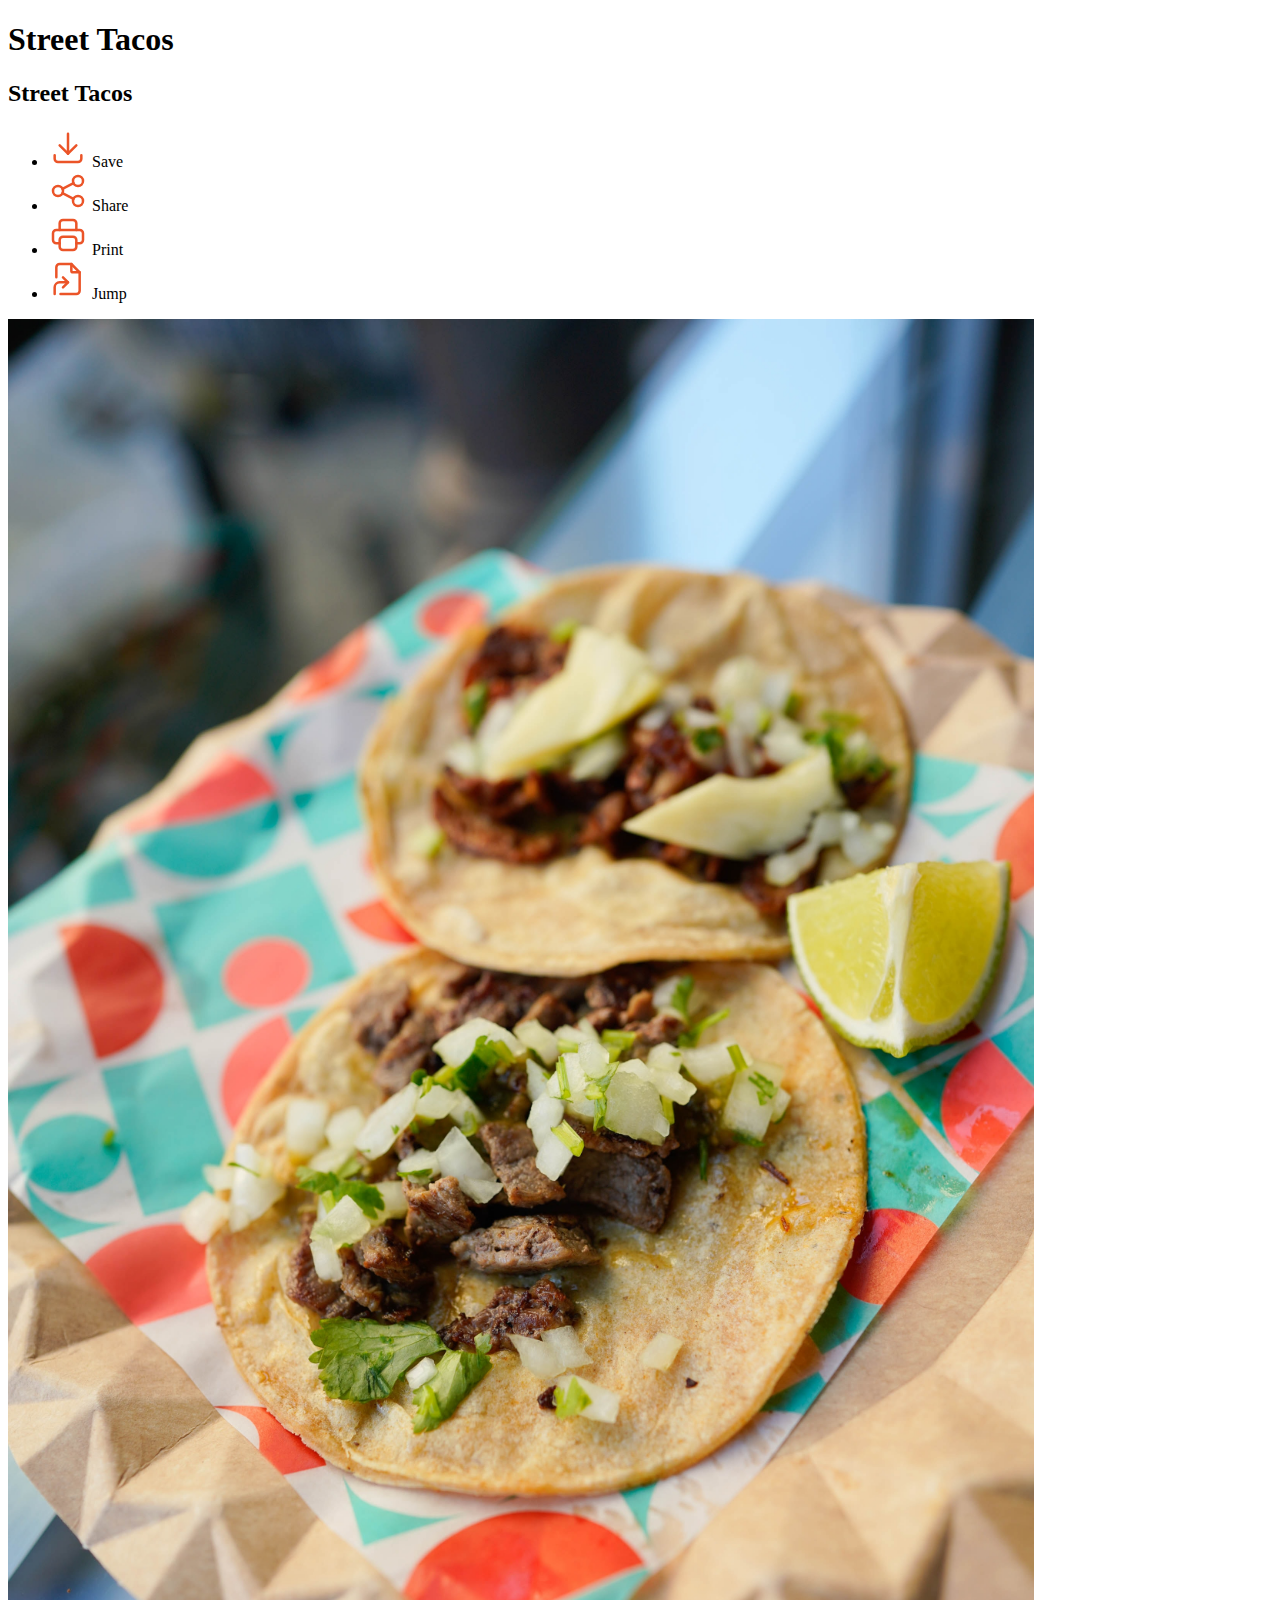
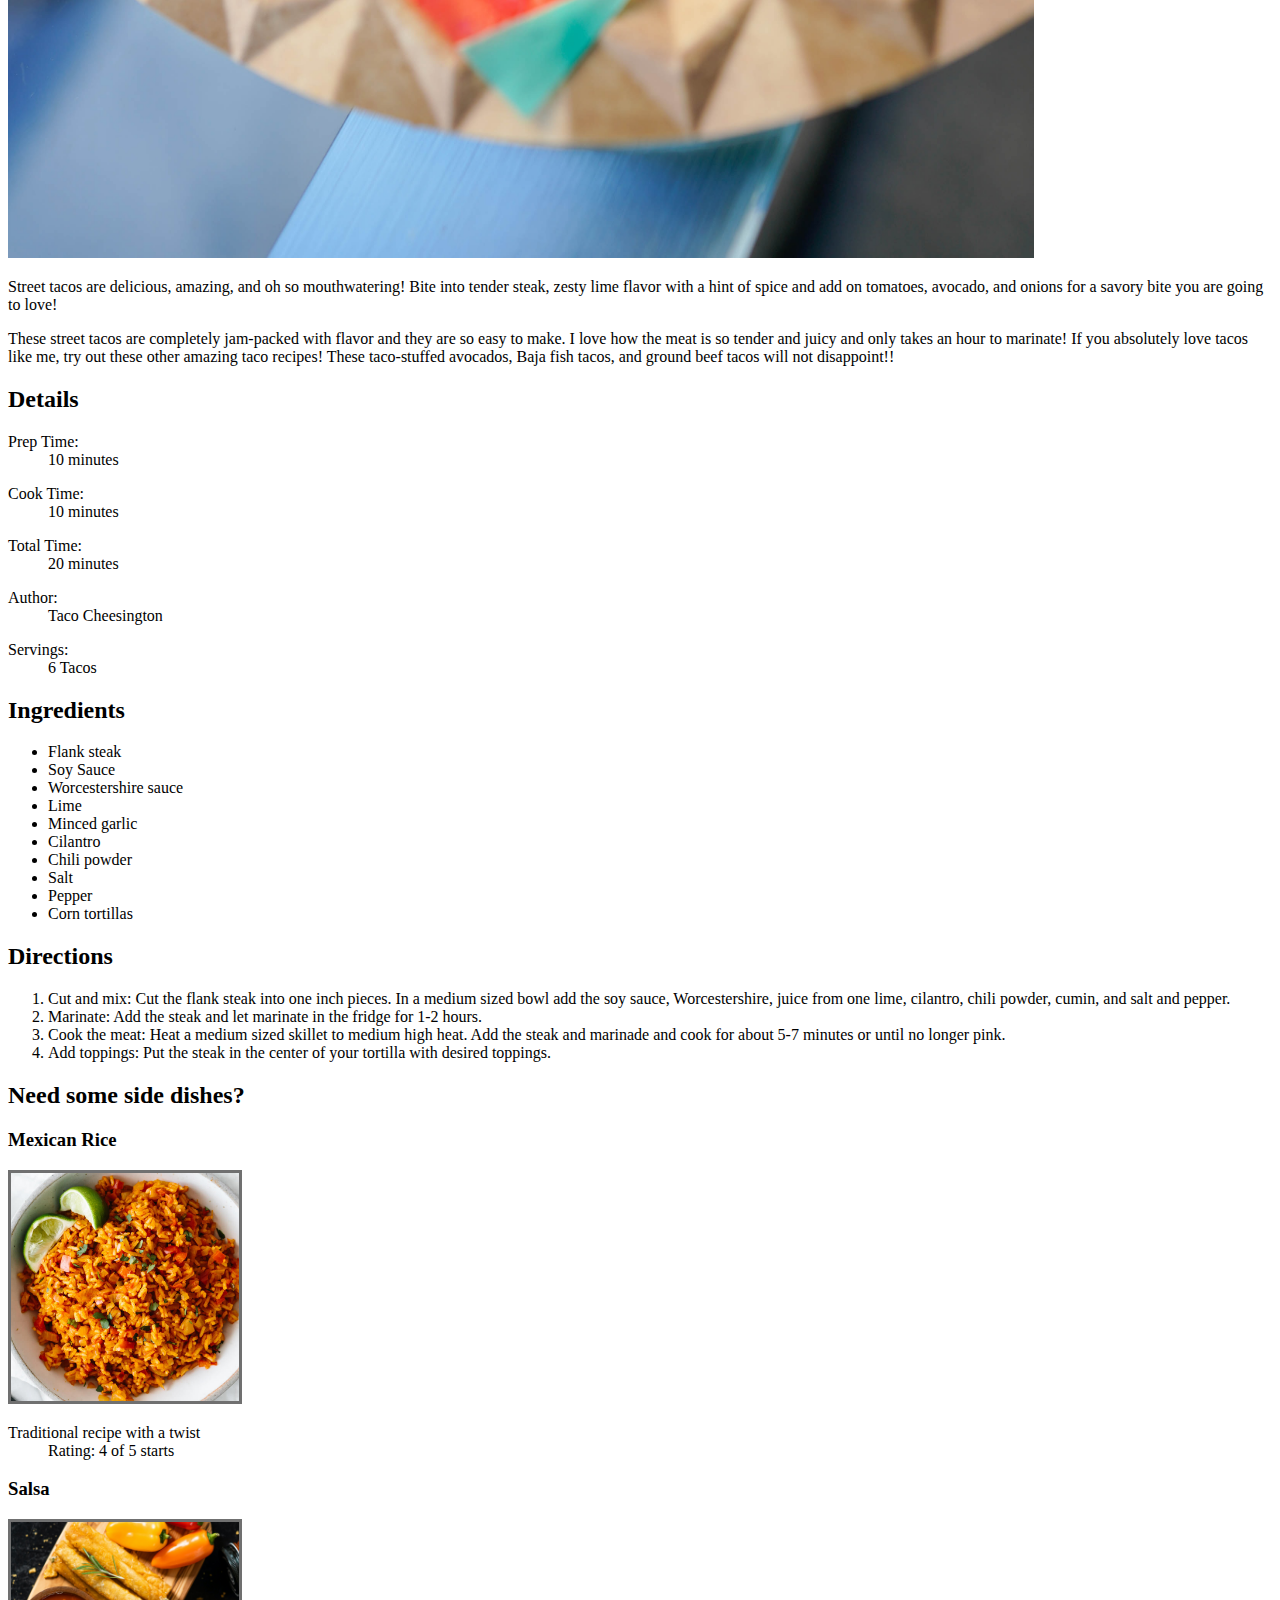
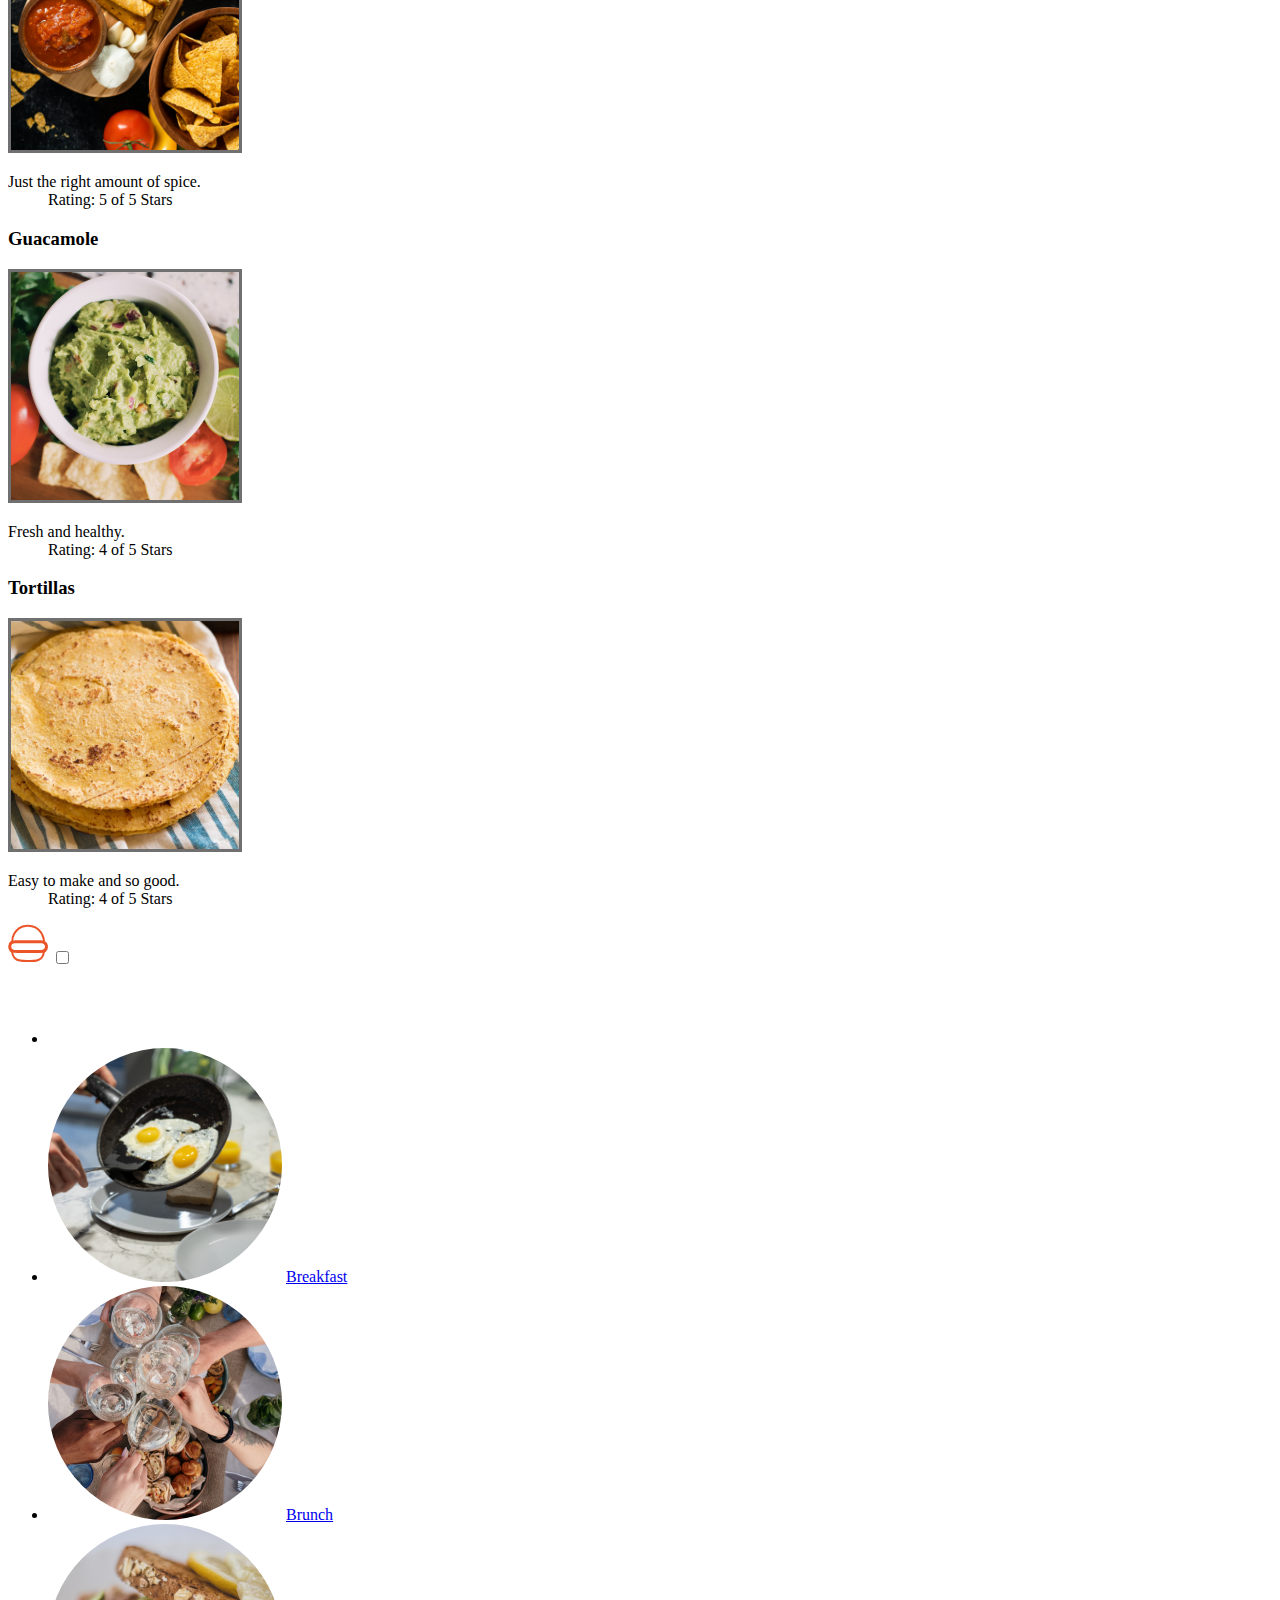
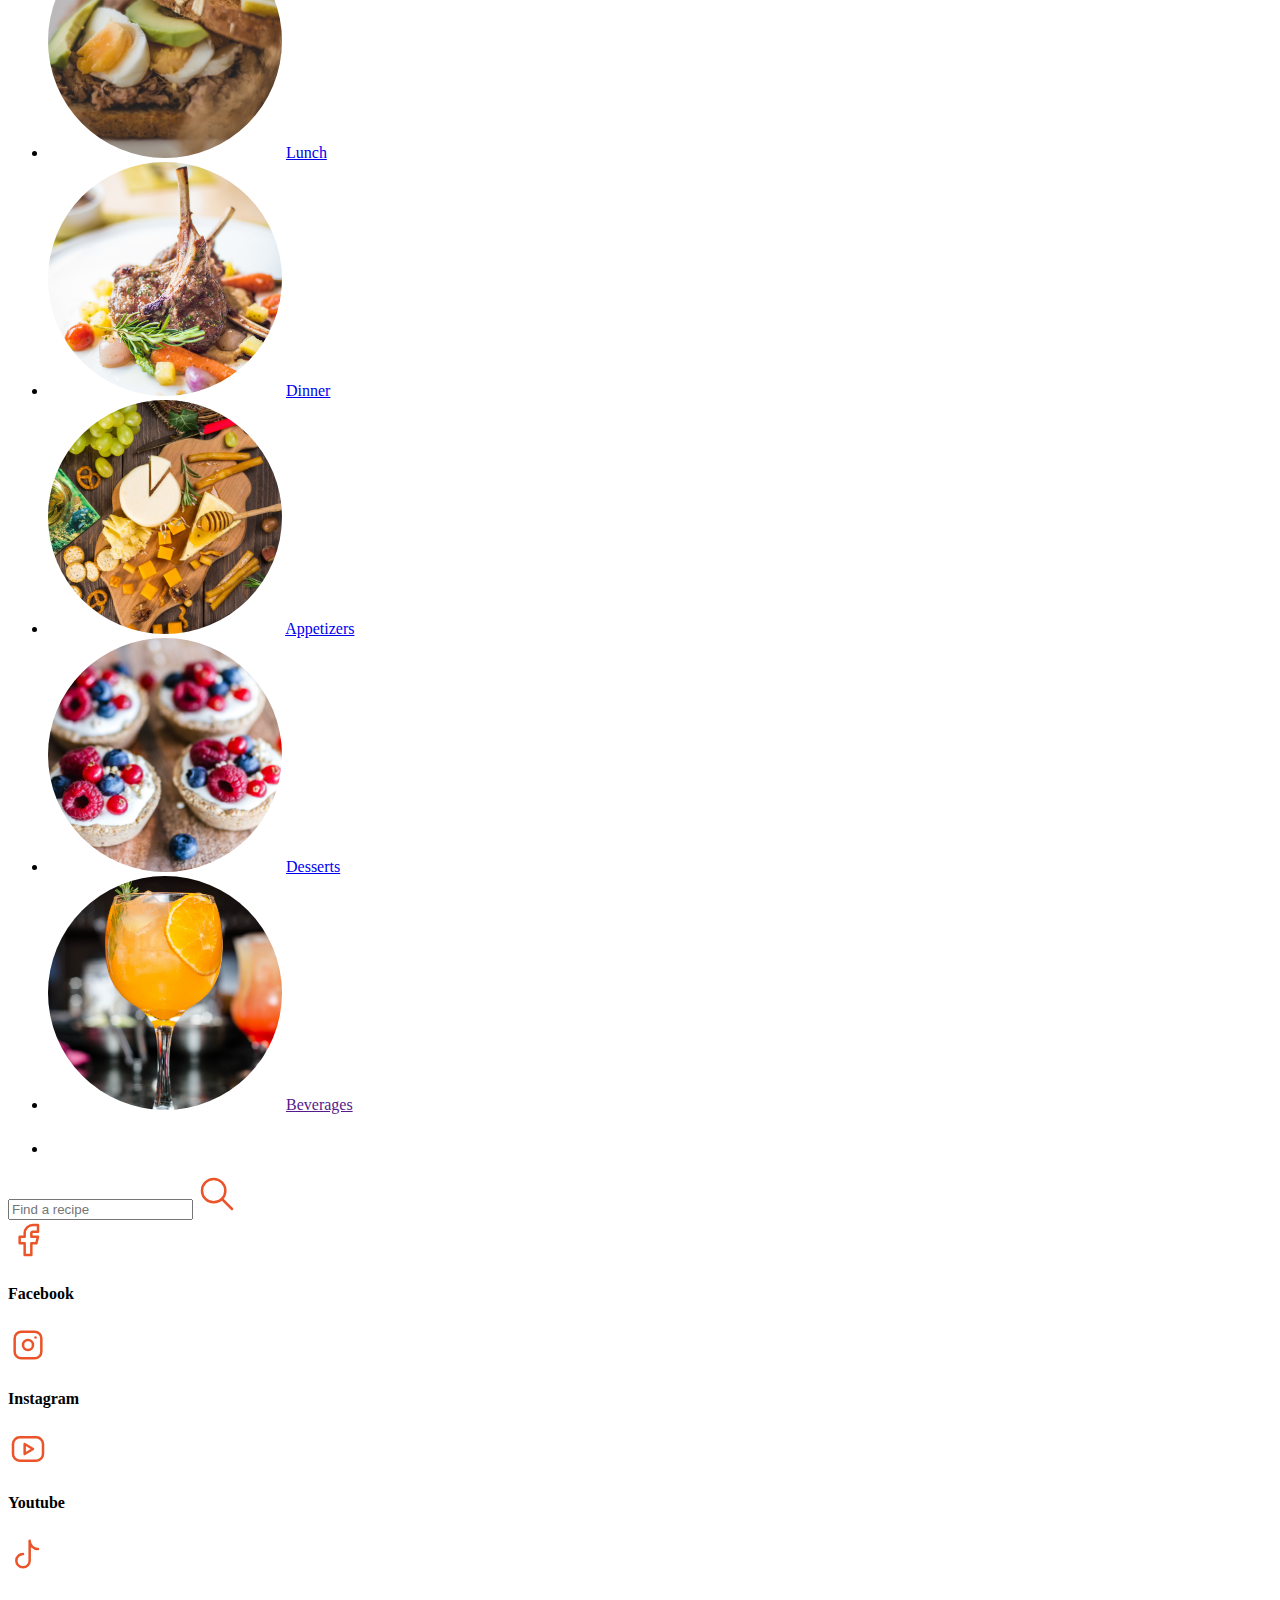
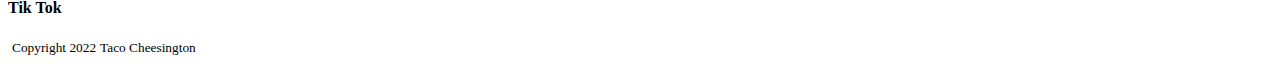
==== index.html @ 7f0b6b3a "html" ====
<!DOCTYPE html>
<html lang="en">
<head>
    <meta charset="UTF-8">
    <meta http-equiv="X-UA-Compatible" content="IE=edge">
    <meta name="viewport" content="width=device-width, initial-scale=1.0">
    <link rel="stylesheet" href="styles.css">
    <title>Recipe - Robert Price</title>
</head>
<body>
    <h1>Street Tacos</h1>
    <h2>Street Tacos</h2>
    <menu>
            
            <li>
                <svg xmlns="http://www.w3.org/2000/svg" class="icon icon-tabler icon-tabler-download" width="40" height="40" viewBox="0 0 24 24" stroke-width="1.5" stroke="#EB5428" fill="none" stroke-linecap="round" stroke-linejoin="round">
                    <path stroke="none" d="M0 0h24v24H0z" fill="none"/>
                    <path d="M4 17v2a2 2 0 0 0 2 2h12a2 2 0 0 0 2 -2v-2" />
                    <polyline points="7 11 12 16 17 11" />
                    <line x1="12" y1="4" x2="12" y2="16" />
                  </svg>
                Save</li>
            <li>
                <svg xmlns="http://www.w3.org/2000/svg" class="icon icon-tabler icon-tabler-share" width="40" height="40" viewBox="0 0 24 24" stroke-width="1.5" stroke="#EB5428" fill="none" stroke-linecap="round" stroke-linejoin="round">
                    <path stroke="none" d="M0 0h24v24H0z" fill="none"/>
                    <circle cx="6" cy="12" r="3" />
                    <circle cx="18" cy="6" r="3" />
                    <circle cx="18" cy="18" r="3" />
                    <line x1="8.7" y1="10.7" x2="15.3" y2="7.3" />
                    <line x1="8.7" y1="13.3" x2="15.3" y2="16.7" />
                  </svg>
                Share</li>
            <li>
                <svg xmlns="http://www.w3.org/2000/svg" class="icon icon-tabler icon-tabler-printer" width="40" height="40" viewBox="0 0 24 24" stroke-width="1.5" stroke="#EB5428" fill="none" stroke-linecap="round" stroke-linejoin="round">
                    <path stroke="none" d="M0 0h24v24H0z" fill="none"/>
                    <path d="M17 17h2a2 2 0 0 0 2 -2v-4a2 2 0 0 0 -2 -2h-14a2 2 0 0 0 -2 2v4a2 2 0 0 0 2 2h2" />
                    <path d="M17 9v-4a2 2 0 0 0 -2 -2h-6a2 2 0 0 0 -2 2v4" />
                    <rect x="7" y="13" width="10" height="8" rx="2" />
                  </svg>
                Print</li>
                <li>
                    <svg xmlns="http://www.w3.org/2000/svg" class="icon icon-tabler icon-tabler-file-symlink" width="40" height="40" viewBox="0 0 24 24" stroke-width="1.5" stroke="#EB5428" fill="none" stroke-linecap="round" stroke-linejoin="round">
                        <path stroke="none" d="M0 0h24v24H0z" fill="none"/>
                        <path d="M4 21v-4a3 3 0 0 1 3 -3h5" />
                        <path d="M9 17l3 -3l-3 -3" />
                        <path d="M14 3v4a1 1 0 0 0 1 1h4" />
                        <path d="M5 11v-6a2 2 0 0 1 2 -2h7l5 5v11a2 2 0 0 1 -2 2h-9.5" />
                      </svg>
                    Jump</li>
    </menu>
    <main>
        <img src="images/street-tacos.png" alt="">

        <p>Street tacos are delicious, amazing, and oh so mouthwatering! Bite into tender steak, zesty lime flavor with a hint of spice and add on tomatoes, avocado, and onions for a savory bite you are going to love!</p>

        <p>These street tacos are completely jam-packed with flavor and they are so easy to make. I love how the meat is so tender and juicy and only takes an hour to marinate! If you absolutely love tacos like me, try out these other amazing taco recipes! These taco-stuffed avocados, Baja fish tacos, and ground beef tacos will not disappoint!!</p>
    </main>
    

    <aside>
        <h2>Details</h2>
        <dl>
            <dt>Prep Time:</dt>
            <dd>10 minutes</dd>
        </dl>
        <dl>
            <dt>Cook Time:</dt>
            <dd>10 minutes</dd>
        </dl>
        <dl>
            <dt>Total Time:</dt>
            <dd>20 minutes</dd>
        </dl>
        <dl>
            <dt>Author:</dt>
            <dd>Taco Cheesington</dd>
        </dl>
        <dl>
            <dt>Servings:</dt>
            <dd>6 Tacos</dd>
        </dl>
    </aside>

    <h2>Ingredients</h2>
    <ul>
        <li>Flank steak</li>
        <li>Soy Sauce</li>
        <li>Worcestershire sauce</li>
        <li>Lime</li>
        <li>Minced garlic</li>
        <li>Cilantro</li>
        <li>Chili powder</li>
        <li>Salt</li>
        <li>Pepper</li>
        <li>Corn tortillas</li>
    </ul>

    <h2>Directions</h2>
    <ol>
        <li>Cut and mix: Cut the flank steak into one inch pieces. In a medium sized bowl add the soy sauce, Worcestershire, juice from one lime, cilantro, chili powder, cumin, and salt and pepper.</li>
        <li>Marinate: Add the steak and let marinate in the fridge for 1-2 hours.</li>
        <li>Cook the meat: Heat a medium sized skillet to medium high heat. Add the steak and marinade and cook for about 5-7 minutes or until no longer pink.</li>
        <li>Add toppings: Put the steak in the center of your tortilla with desired toppings.</li>
    </ol>

<aside>
    <h2>Need some side dishes?</h2>
    <section>
        <h3>Mexican Rice</h3>
        <img src="images/mexican-rice.png" alt="">
        <dl>
            <dt>Traditional recipe with a twist</dt>
            <dd>Rating: 4 of 5 starts</dd>
        </dl>
    </section>
    <section>
        <h3>Salsa</h3>
        <img src="images/salsa.png" alt="">
        <dl>
            <dt>Just the right amount of spice.</dt>
            <dd>Rating: 5 of 5 Stars</dd>
        </dl>
    </section>

    <section>
        <h3>Guacamole</h3>
        <img src="images/guacamole.png" alt="">
        <dl>
            <dt>Fresh and healthy.</dt>
            <dd>Rating: 4 of 5 Stars</dd>
        </dl>
    </section>

    <section>
        <h3>Tortillas</h3>
        <img src="images/tortillas.png" alt="">
        <dl>
            <dt>Easy to make and so good. </dt>
            <dd>Rating: 4 of 5 Stars</dd>
        </dl>
    </section>
    
</aside>

<nav>
    <svg xmlns="http://www.w3.org/2000/svg" width="40" height="40" style="enable-background:new 0 0 40 40" xml:space="preserve">
        <path d="M36 17.6c.1 1.8.1 3.6.1 5.4.1 2.7 0 5.5-.9 8-.5 1.4-1.3 2.6-2.4 3.6-3.3 2.7-6 2.4-12.6 2.4-4.6 0-9.2.2-12.2-1.9-2.5-1.8-3.6-4.2-3.8-7.1-.2-3.6.1-7.2.1-10.8 0-2.6.6-5.1 1.9-7.4 2.5-4.5 7.3-7.5 12.4-8 .4-.1.9-.1 1.4-.1 5.2 0 10.1 2.6 13 6.8 1 1.5 1.8 3.1 2.3 4.9.4 1.3.6 2.7.7 4.2z" style="fill:none;stroke:#eb5428;stroke-width:2;stroke-miterlimit:10"/>
        <path d="M36.1 22.6c0 .5-.1 1-.5 1.4-.5.7-1.4 1.2-2.6 1.3-2.8.2-5.8.1-8.6.1h-12c-1.3 0-2.6 0-3.8-.1-1.1 0-2.4 0-3.3-.6-.8-.6-1.2-1.4-1.2-2.2 0-.9.3-1.8 1.5-2.3.9-.4 2-.5 3.1-.5 1.4 0 2.8-.1 4.3-.1h14.5c1.2 0 2.3 0 3.5.1 1.7.1 3.3-.1 4.4 1 .3.6.7 1.3.7 1.9z" style="fill:none;stroke:#fff;stroke-width:2.0832;stroke-miterlimit:10"/>
        <path d="M38.5 22.6c0 .9-.2 1.7-.5 2.5-.6 1.3-1.7 2.1-3 2.2-3.3.3-6.7.2-9.9.2H11.2c-1.5 0-3-.1-4.4-.1-1.3-.1-2.8 0-3.8-1-.9-1-1.3-2.5-1.3-3.8 0-1.6.3-3.1 1.7-4 1-.7 2.3-.8 3.5-.8 1.6-.1 3.3-.1 4.9-.1H28.5c1.3 0 2.7 0 4 .1 2 .1 3.8-.1 5.1 1.7.5.9.9 2 .9 3.1z" style="fill:none;stroke:#eb5428;stroke-width:2.9408;stroke-miterlimit:10"/>
      </svg>
      <input type="checkbox" id="dropdown">
      <label for="dropdown">
        <span></span>
      </label>
    <ul>
        <li>
            <svg xmlns="http://www.w3.org/2000/svg" class="icon icon-tabler icon-tabler-tools-kitchen" width="60" height="60" viewBox="0 0 24 24" stroke-width="1.5" stroke="#ffffff" fill="none" stroke-linecap="round" stroke-linejoin="round">
                <path stroke="none" d="M0 0h24v24H0z" fill="none"/>
                <path d="M4 3h8l-1 9h-6z" />
                <path d="M7 18h2v3h-2z" />
                <path d="M20 3v12h-5c-.023 -3.681 .184 -7.406 5 -12z" />
                <path d="M20 15v6h-1v-3" />
                <line x1="8" y1="12" x2="8" y2="18" />
              </svg>
        </li>
        <li>
            <img src="images/breakfast.png" alt="">
            <a href="#">Breakfast</a>
        </li>
        <li>
            <img src="images/brunch.png" alt="">
            <a href="#">Brunch</a>
        </li>
        <li>
            <img src="images/lunch.png" alt="">
            <a href="#">Lunch</a>
        </li>
        <li>
            <img src="images/dinner.png" alt="">
            <a href="#">Dinner</a>
        </li>
        <li>
            <img src="images/appetizers.png" alt="">
            <a href="#">Appetizers</a>
        </li>
        <li>
            <img src="images/desserts.png" alt="">
            <a href="#">Desserts</a>
        </li>
        <li>
            <img src="images/beverages.png" alt="">
            <a href="">Beverages</a>
        </li>
        <li>
            <svg xmlns="http://www.w3.org/2000/svg" class="icon icon-tabler icon-tabler-user-circle" width="40" height="40" viewBox="0 0 24 24" stroke-width="1.5" stroke="#ffffff" fill="none" stroke-linecap="round" stroke-linejoin="round">
                <path stroke="none" d="M0 0h24v24H0z" fill="none"/>
                <circle cx="12" cy="12" r="9" />
                <circle cx="12" cy="10" r="3" />
                <path d="M6.168 18.849a4 4 0 0 1 3.832 -2.849h4a4 4 0 0 1 3.834 2.855" />
              </svg>
        </li>
    </ul> 
</nav>

<input id="searchbar" type="text" name="search" placeholder="Find a recipe">
<svg xmlns="http://www.w3.org/2000/svg" class="icon icon-tabler icon-tabler-search" width="40" height="40" viewBox="0 0 24 24" stroke-width="1.5" stroke="#EB5428" fill="none" stroke-linecap="round" stroke-linejoin="round">
    <path stroke="none" d="M0 0h24v24H0z" fill="none"/>
    <circle cx="10" cy="10" r="7" />
    <line x1="21" y1="21" x2="15" y2="15" />
</svg>

<footer>
    <!-- Facebook -->
    <svg xmlns="http://www.w3.org/2000/svg" class="icon icon-tabler icon-tabler-brand-facebook" width="40" height="40" viewBox="0 0 24 24" stroke-width="1.5" stroke="#EB5428" fill="none" stroke-linecap="round" stroke-linejoin="round">
        <path stroke="none" d="M0 0h24v24H0z" fill="none"/>
        <path d="M7 10v4h3v7h4v-7h3l1 -4h-4v-2a1 1 0 0 1 1 -1h3v-4h-3a5 5 0 0 0 -5 5v2h-3" />
      </svg>
      <h4>Facebook</h4>
      <!-- Instagram -->
      <svg xmlns="http://www.w3.org/2000/svg" class="icon icon-tabler icon-tabler-brand-instagram" width="40" height="40" viewBox="0 0 24 24" stroke-width="1.5" stroke="#EB5428" fill="none" stroke-linecap="round" stroke-linejoin="round">
        <path stroke="none" d="M0 0h24v24H0z" fill="none"/>
        <rect x="4" y="4" width="16" height="16" rx="4" />
        <circle cx="12" cy="12" r="3" />
        <line x1="16.5" y1="7.5" x2="16.5" y2="7.501" />
      </svg>
      <h4>Instagram</h4>
      <!-- youtube -->
      <svg xmlns="http://www.w3.org/2000/svg" class="icon icon-tabler icon-tabler-brand-youtube" width="40" height="40" viewBox="0 0 24 24" stroke-width="1.5" stroke="#EB5428" fill="none" stroke-linecap="round" stroke-linejoin="round">
        <path stroke="none" d="M0 0h24v24H0z" fill="none"/>
        <rect x="3" y="5" width="18" height="14" rx="4" />
        <path d="M10 9l5 3l-5 3z" />
      </svg>
      <h4>Youtube</h4>
      <!-- Tik Tok -->
      <svg xmlns="http://www.w3.org/2000/svg" class="icon icon-tabler icon-tabler-brand-tiktok" width="40" height="40" viewBox="0 0 24 24" stroke-width="1.5" stroke="#EB5428" fill="none" stroke-linecap="round" stroke-linejoin="round">
        <path stroke="none" d="M0 0h24v24H0z" fill="none"/>
        <path d="M9 12a4 4 0 1 0 4 4v-12a5 5 0 0 0 5 5" />
      </svg>
      <h4>Tik Tok</h4>
    
    <img src="Taco-cheesington.png" alt="">
    <small>Copyright 2022</small>
    <small>Taco Cheesington</small>
</footer>


</body>
</html>
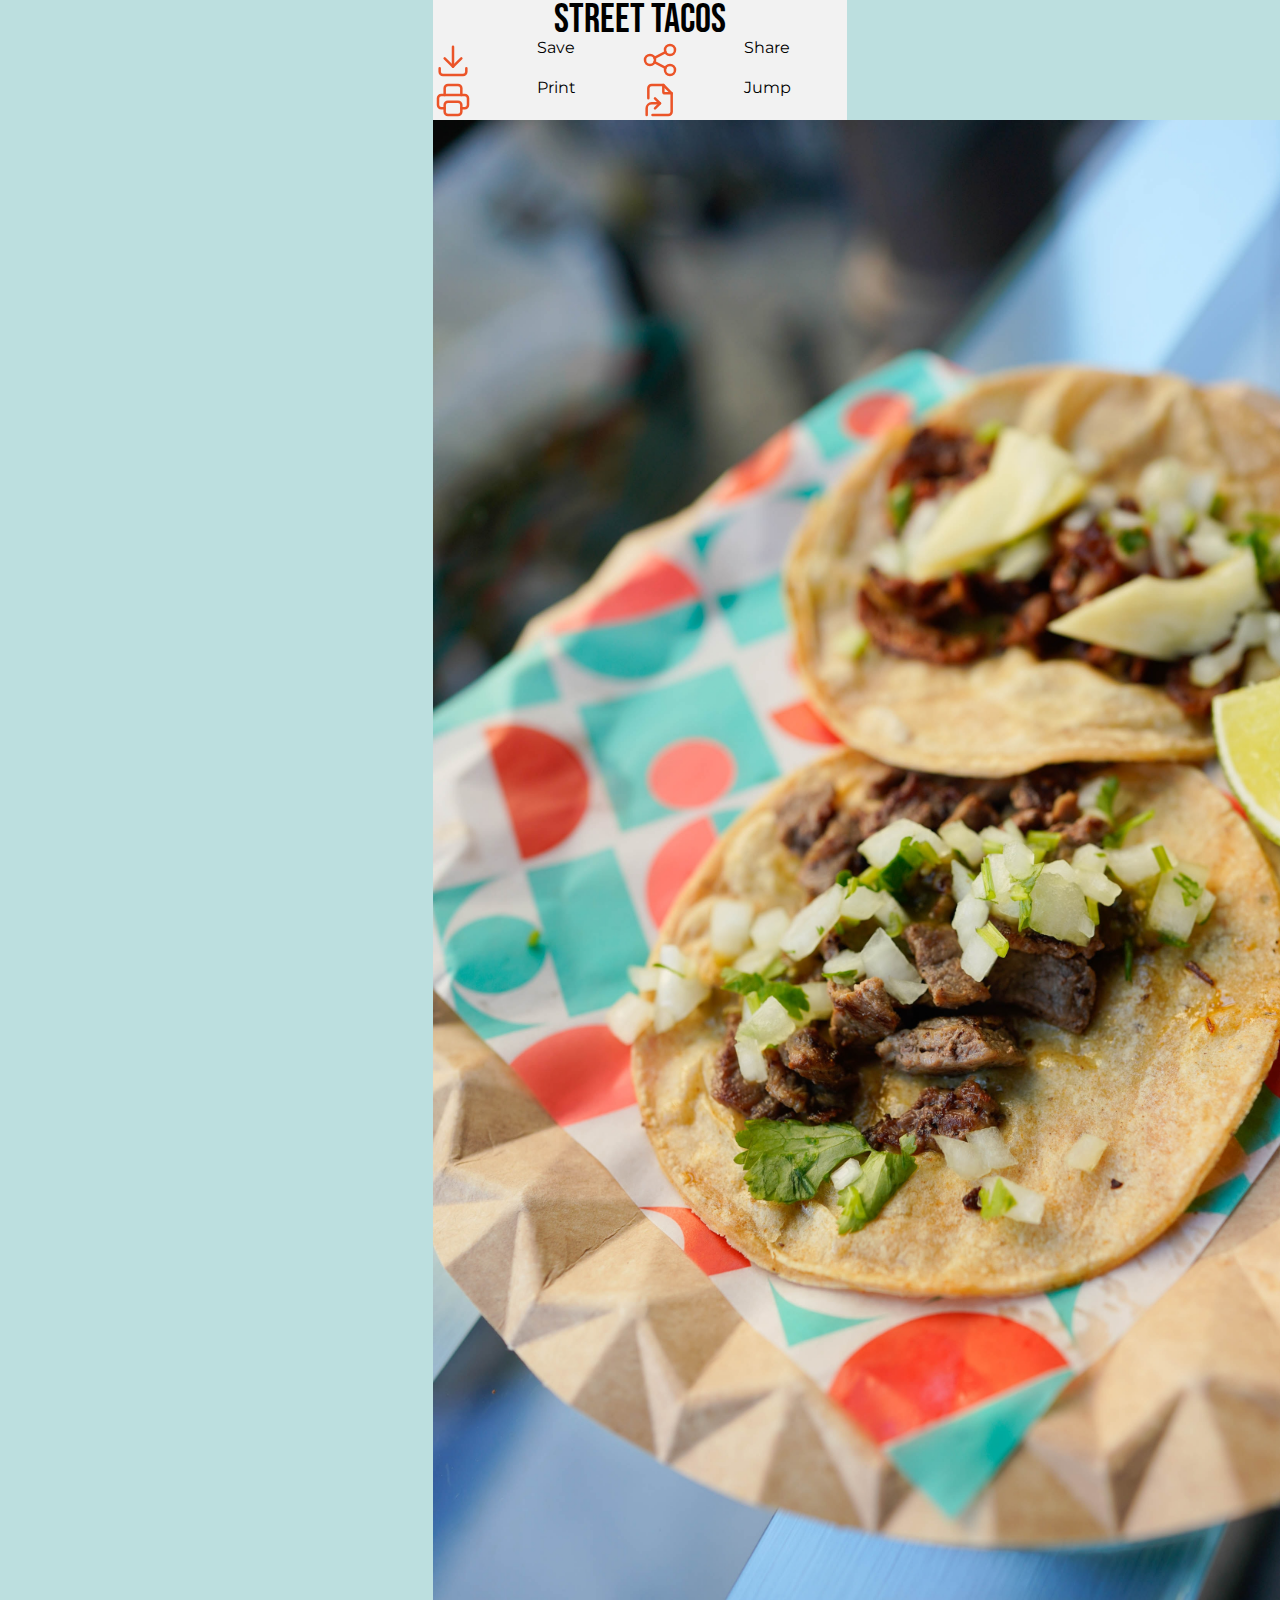
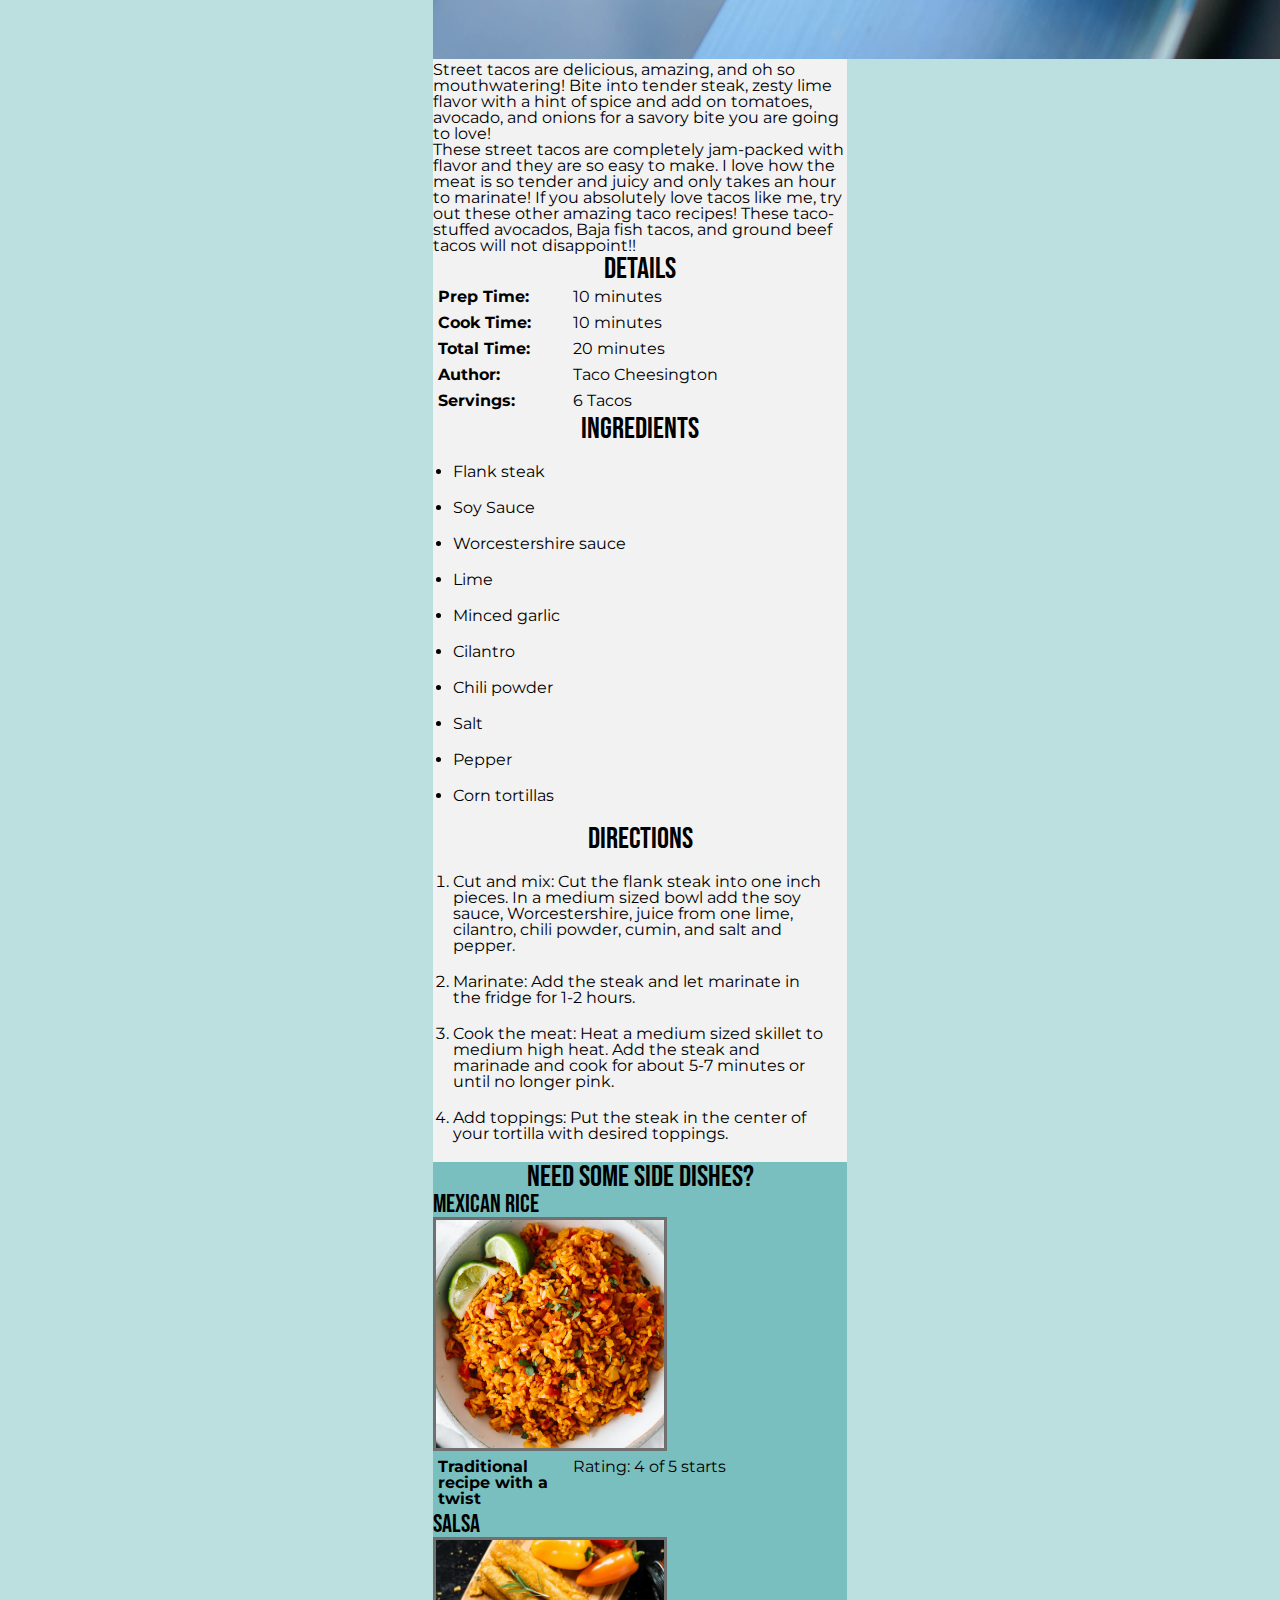
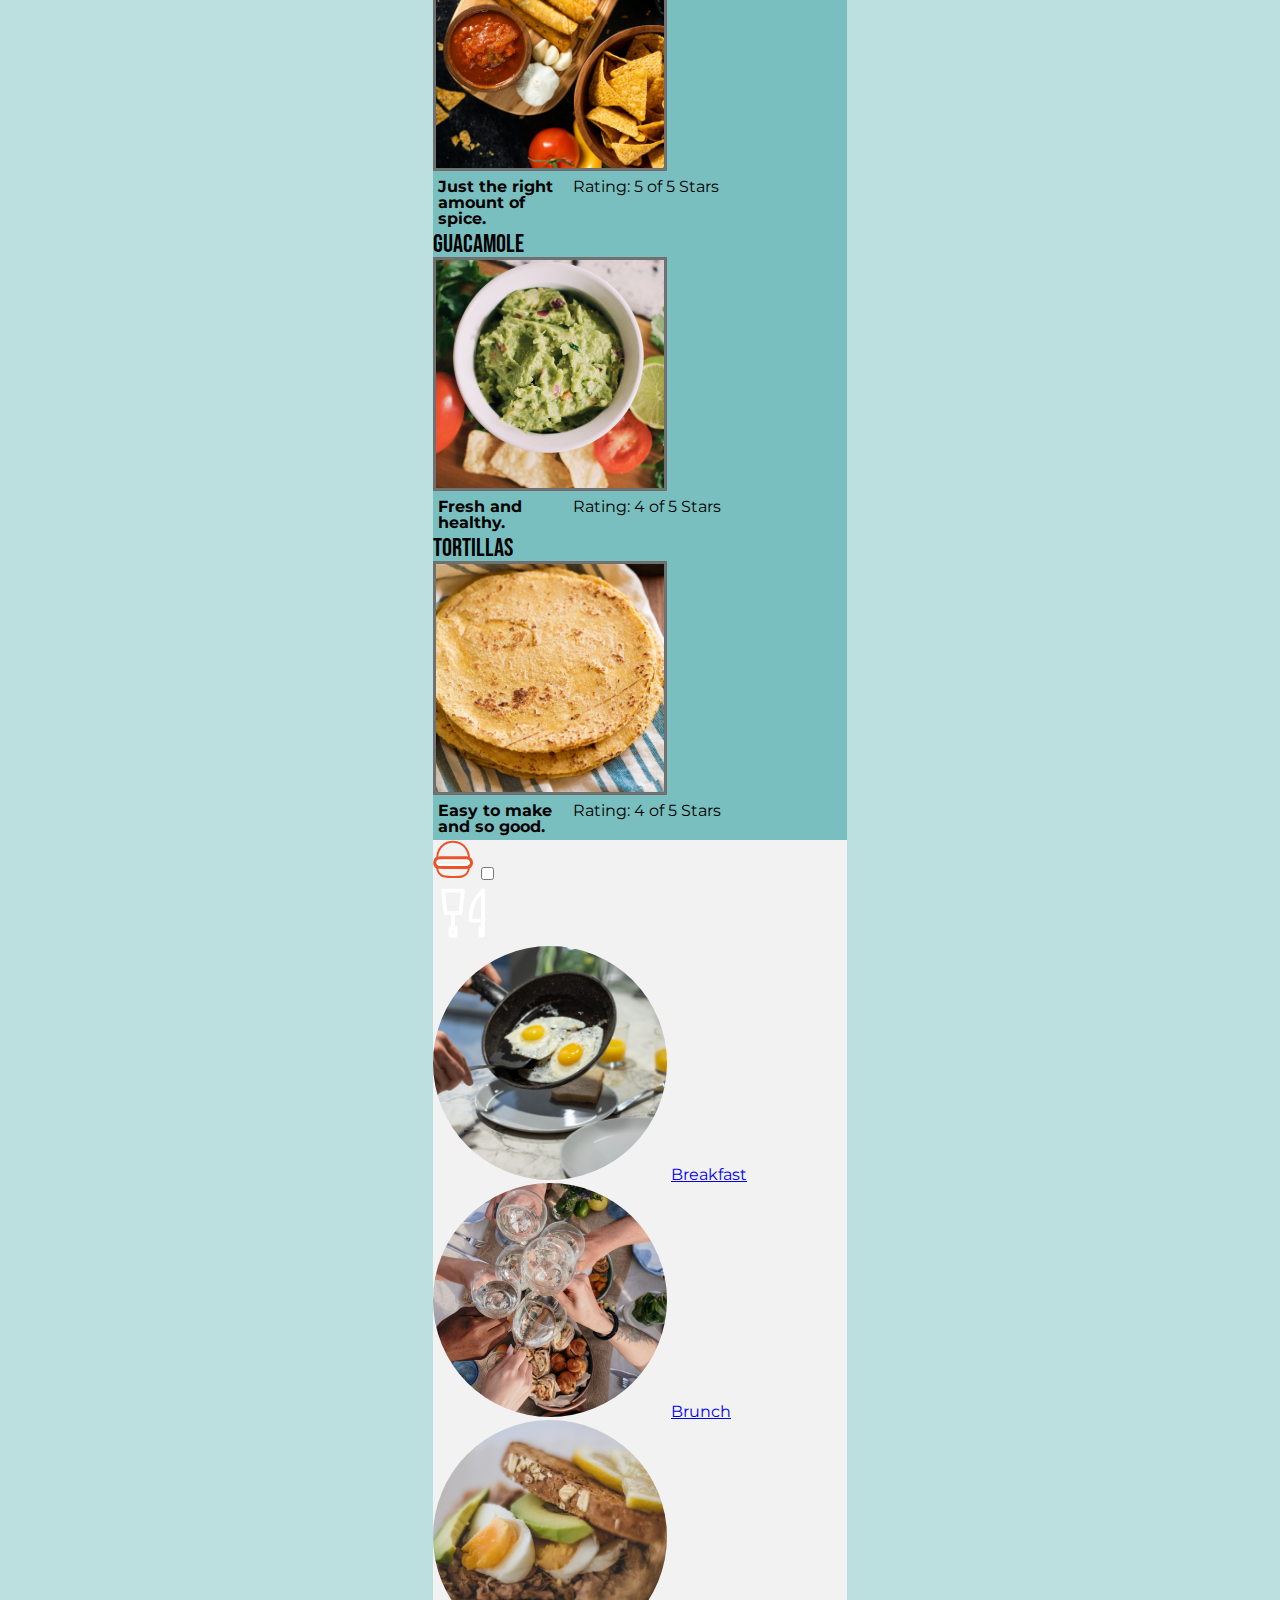
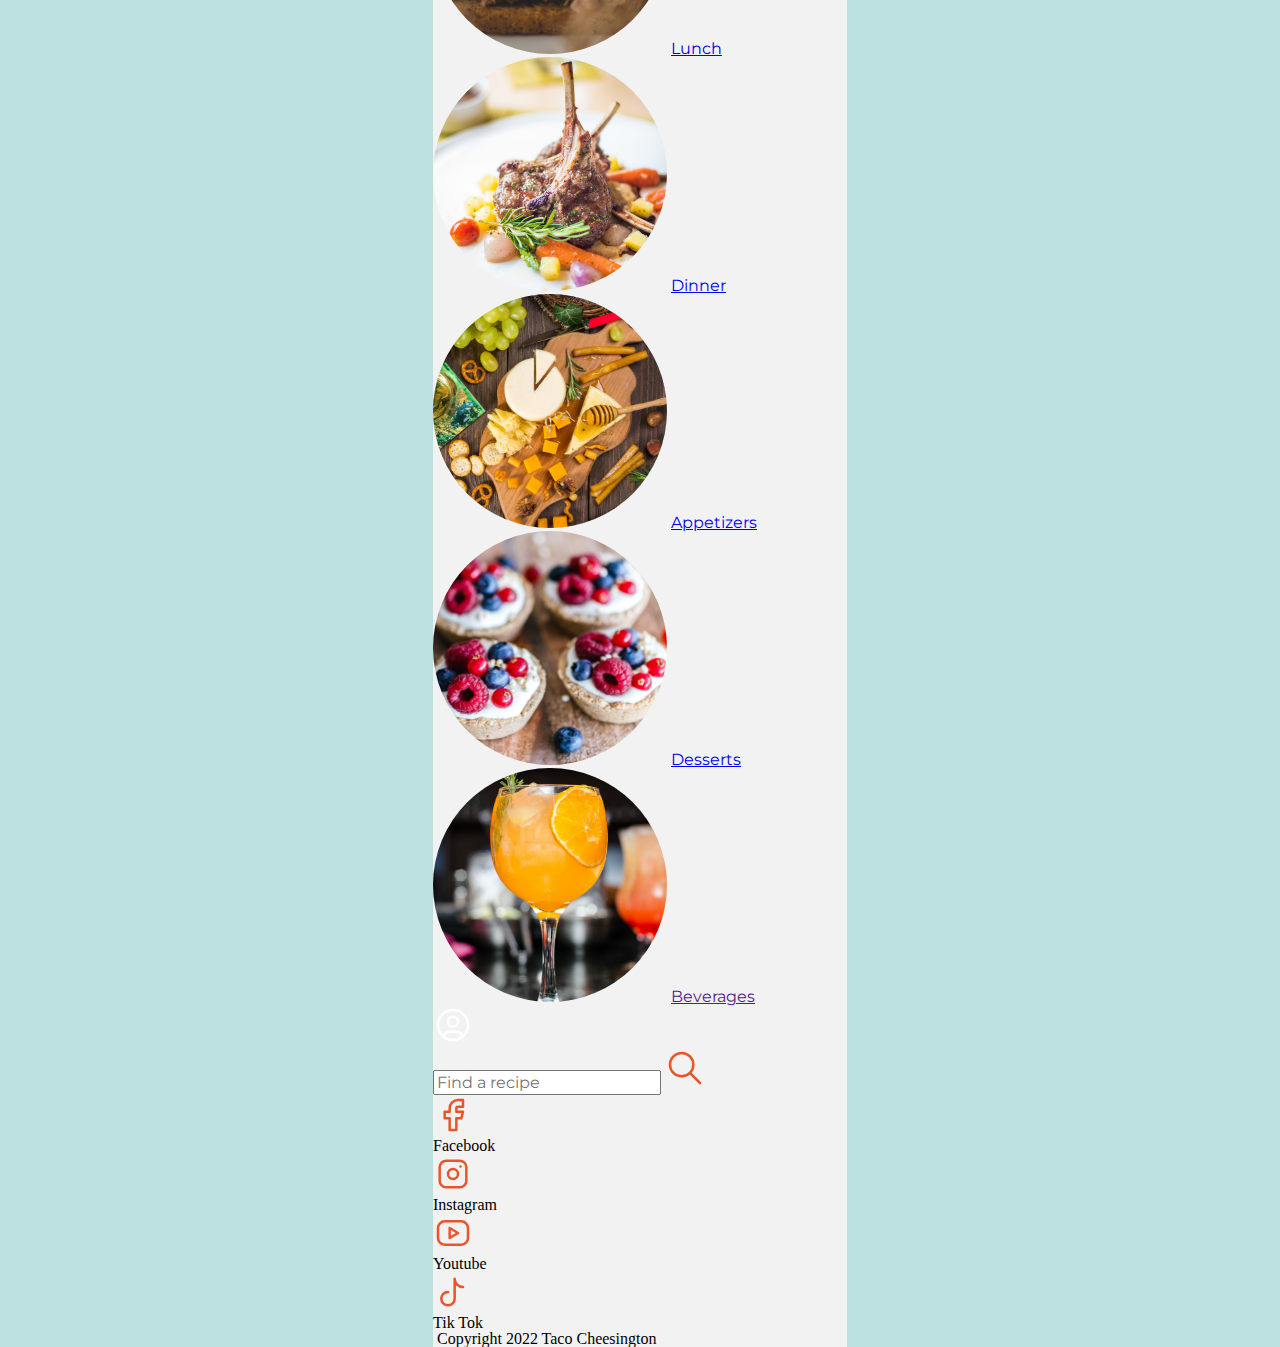
==== commit 6ff4da00: "edits" ====
--- a/index.html
+++ b/index.html
@@ -4,49 +4,46 @@
     <meta charset="UTF-8">
     <meta http-equiv="X-UA-Compatible" content="IE=edge">
     <meta name="viewport" content="width=device-width, initial-scale=1.0">
+    <link rel="preconnect" href="https://fonts.googleapis.com">
+    <link rel="preconnect" href="https://fonts.gstatic.com" crossorigin>
+    <link href="https://fonts.googleapis.com/css2?family=Bebas+Neue&family=Montserrat:wght@400;700&display=swap" rel="stylesheet">
     <link rel="stylesheet" href="styles.css">
     <title>Recipe - Robert Price</title>
 </head>
 <body>
     <h1>Street Tacos</h1>
-    <h2>Street Tacos</h2>
     <menu>
-            
-            <li>
-                <svg xmlns="http://www.w3.org/2000/svg" class="icon icon-tabler icon-tabler-download" width="40" height="40" viewBox="0 0 24 24" stroke-width="1.5" stroke="#EB5428" fill="none" stroke-linecap="round" stroke-linejoin="round">
-                    <path stroke="none" d="M0 0h24v24H0z" fill="none"/>
-                    <path d="M4 17v2a2 2 0 0 0 2 2h12a2 2 0 0 0 2 -2v-2" />
-                    <polyline points="7 11 12 16 17 11" />
-                    <line x1="12" y1="4" x2="12" y2="16" />
-                  </svg>
-                Save</li>
-            <li>
-                <svg xmlns="http://www.w3.org/2000/svg" class="icon icon-tabler icon-tabler-share" width="40" height="40" viewBox="0 0 24 24" stroke-width="1.5" stroke="#EB5428" fill="none" stroke-linecap="round" stroke-linejoin="round">
-                    <path stroke="none" d="M0 0h24v24H0z" fill="none"/>
-                    <circle cx="6" cy="12" r="3" />
-                    <circle cx="18" cy="6" r="3" />
-                    <circle cx="18" cy="18" r="3" />
-                    <line x1="8.7" y1="10.7" x2="15.3" y2="7.3" />
-                    <line x1="8.7" y1="13.3" x2="15.3" y2="16.7" />
-                  </svg>
-                Share</li>
-            <li>
-                <svg xmlns="http://www.w3.org/2000/svg" class="icon icon-tabler icon-tabler-printer" width="40" height="40" viewBox="0 0 24 24" stroke-width="1.5" stroke="#EB5428" fill="none" stroke-linecap="round" stroke-linejoin="round">
-                    <path stroke="none" d="M0 0h24v24H0z" fill="none"/>
-                    <path d="M17 17h2a2 2 0 0 0 2 -2v-4a2 2 0 0 0 -2 -2h-14a2 2 0 0 0 -2 2v4a2 2 0 0 0 2 2h2" />
-                    <path d="M17 9v-4a2 2 0 0 0 -2 -2h-6a2 2 0 0 0 -2 2v4" />
-                    <rect x="7" y="13" width="10" height="8" rx="2" />
-                  </svg>
-                Print</li>
-                <li>
-                    <svg xmlns="http://www.w3.org/2000/svg" class="icon icon-tabler icon-tabler-file-symlink" width="40" height="40" viewBox="0 0 24 24" stroke-width="1.5" stroke="#EB5428" fill="none" stroke-linecap="round" stroke-linejoin="round">
-                        <path stroke="none" d="M0 0h24v24H0z" fill="none"/>
-                        <path d="M4 21v-4a3 3 0 0 1 3 -3h5" />
-                        <path d="M9 17l3 -3l-3 -3" />
-                        <path d="M14 3v4a1 1 0 0 0 1 1h4" />
-                        <path d="M5 11v-6a2 2 0 0 1 2 -2h7l5 5v11a2 2 0 0 1 -2 2h-9.5" />
-                      </svg>
-                    Jump</li>
+            <svg xmlns="http://www.w3.org/2000/svg" class="icon icon-tabler icon-tabler-download" width="40" height="40" viewBox="0 0 24 24" stroke-width="1.5" stroke="#EB5428" fill="none" stroke-linecap="round" stroke-linejoin="round">
+            <path stroke="none" d="M0 0h24v24H0z" fill="none"/>
+            <path d="M4 17v2a2 2 0 0 0 2 2h12a2 2 0 0 0 2 -2v-2" />
+            <polyline points="7 11 12 16 17 11" />
+            <line x1="12" y1="4" x2="12" y2="16" />
+            </svg>            
+            <li>Save</li>
+            <svg xmlns="http://www.w3.org/2000/svg" class="icon icon-tabler icon-tabler-share" width="40" height="40" viewBox="0 0 24 24" stroke-width="1.5" stroke="#EB5428" fill="none" stroke-linecap="round" stroke-linejoin="round">
+                <path stroke="none" d="M0 0h24v24H0z" fill="none"/>
+                <circle cx="6" cy="12" r="3" />
+                <circle cx="18" cy="6" r="3" />
+                <circle cx="18" cy="18" r="3" />
+                <line x1="8.7" y1="10.7" x2="15.3" y2="7.3" />
+                <line x1="8.7" y1="13.3" x2="15.3" y2="16.7" />
+              </svg>
+            <li>Share</li>
+            <svg xmlns="http://www.w3.org/2000/svg" class="icon icon-tabler icon-tabler-printer" width="40" height="40" viewBox="0 0 24 24" stroke-width="1.5" stroke="#EB5428" fill="none" stroke-linecap="round" stroke-linejoin="round">
+                <path stroke="none" d="M0 0h24v24H0z" fill="none"/>
+                <path d="M17 17h2a2 2 0 0 0 2 -2v-4a2 2 0 0 0 -2 -2h-14a2 2 0 0 0 -2 2v4a2 2 0 0 0 2 2h2" />
+                <path d="M17 9v-4a2 2 0 0 0 -2 -2h-6a2 2 0 0 0 -2 2v4" />
+                <rect x="7" y="13" width="10" height="8" rx="2" />
+              </svg>
+            <li>Print</li>
+            <svg xmlns="http://www.w3.org/2000/svg" class="icon icon-tabler icon-tabler-file-symlink" width="40" height="40" viewBox="0 0 24 24" stroke-width="1.5" stroke="#EB5428" fill="none" stroke-linecap="round" stroke-linejoin="round">
+                <path stroke="none" d="M0 0h24v24H0z" fill="none"/>
+                <path d="M4 21v-4a3 3 0 0 1 3 -3h5" />
+                <path d="M9 17l3 -3l-3 -3" />
+                <path d="M14 3v4a1 1 0 0 0 1 1h4" />
+                <path d="M5 11v-6a2 2 0 0 1 2 -2h7l5 5v11a2 2 0 0 1 -2 2h-9.5" />
+              </svg>
+            <li>Jump</li>
     </menu>
     <main>
         <img src="images/street-tacos.png" alt="">
@@ -80,30 +77,34 @@
             <dd>6 Tacos</dd>
         </dl>
     </aside>
-
-    <h2>Ingredients</h2>
-    <ul>
-        <li>Flank steak</li>
-        <li>Soy Sauce</li>
-        <li>Worcestershire sauce</li>
-        <li>Lime</li>
-        <li>Minced garlic</li>
-        <li>Cilantro</li>
-        <li>Chili powder</li>
-        <li>Salt</li>
-        <li>Pepper</li>
-        <li>Corn tortillas</li>
-    </ul>
-
-    <h2>Directions</h2>
-    <ol>
-        <li>Cut and mix: Cut the flank steak into one inch pieces. In a medium sized bowl add the soy sauce, Worcestershire, juice from one lime, cilantro, chili powder, cumin, and salt and pepper.</li>
-        <li>Marinate: Add the steak and let marinate in the fridge for 1-2 hours.</li>
-        <li>Cook the meat: Heat a medium sized skillet to medium high heat. Add the steak and marinade and cook for about 5-7 minutes or until no longer pink.</li>
-        <li>Add toppings: Put the steak in the center of your tortilla with desired toppings.</li>
-    </ol>
-
-<aside>
+    <section class="ingredients">
+        <h2>Ingredients</h2>
+        <ul>
+            <li>Flank steak</li>
+            <li>Soy Sauce</li>
+            <li>Worcestershire sauce</li>
+            <li>Lime</li>
+            <li>Minced garlic</li>
+            <li>Cilantro</li>
+            <li>Chili powder</li>
+            <li>Salt</li>
+            <li>Pepper</li>
+            <li>Corn tortillas</li>
+        </ul>
+    </section>
+    
+    <section>
+        <h2>Directions</h2>
+        <ol>
+            <li>Cut and mix: Cut the flank steak into one inch pieces. In a medium sized bowl add the soy sauce, Worcestershire, juice from one lime, cilantro, chili powder, cumin, and salt and pepper.</li>
+            <li>Marinate: Add the steak and let marinate in the fridge for 1-2 hours.</li>
+            <li>Cook the meat: Heat a medium sized skillet to medium high heat. Add the steak and marinade and cook for about 5-7 minutes or until no longer pink.</li>
+            <li>Add toppings: Put the steak in the center of your tortilla with desired toppings.</li>
+        </ol>
+    </section>
+    
+
+<aside class="sides">
     <h2>Need some side dishes?</h2>
     <section>
         <h3>Mexican Rice</h3>
--- a/styles.css
+++ b/styles.css
@@ -0,0 +1,140 @@
+/* Color Pallette
+Black: #0D0D0D
+Off White: #F2F2F2
+Blue: #7ABFBF
+Light Blue: rgba(122, 191, 191, .5)
+Orange: #EB5428 */
+
+/* CSS RESET  */
+/* http://meyerweb.com/eric/tools/css/reset/ 
+   v2.0 | 20110126
+   License: none (public domain)
+*/
+
+html, body, div, span, applet, object, iframe,
+h1, h2, h3, h4, h5, h6, p, blockquote, pre,
+a, abbr, acronym, address, big, cite, code,
+del, dfn, em, img, ins, kbd, q, s, samp,
+small, strike, strong, sub, sup, tt, var,
+b, u, i, center,
+dl, dt, dd, ol, ul, li,
+fieldset, form, label, legend,
+table, caption, tbody, tfoot, thead, tr, th, td,
+article, aside, canvas, details, embed, 
+figure, figcaption, footer, header, hgroup, 
+menu, nav, output, ruby, section, summary,
+time, mark, audio, video {
+	margin: 0;
+	padding: 0;
+	border: 0;
+	font-size: 100%;
+	font: inherit;
+	vertical-align: baseline;
+}
+/* HTML5 display-role reset for older browsers */
+article, aside, details, figcaption, figure, 
+footer, header, hgroup, menu, nav, section {
+	display: block;
+}
+body {
+	line-height: 1;
+}
+ol, ul {
+	list-style: none;
+}
+blockquote, q {
+	quotes: none;
+}
+blockquote:before, blockquote:after,
+q:before, q:after {
+	content: '';
+	content: none;
+}
+table {
+	border-collapse: collapse;
+	border-spacing: 0;
+}
+
+/* End CSS RESET  */
+
+/* Fonts: */
+@import url('https://fonts.googleapis.com/css2?family=Bebas+Neue&family=Montserrat:wght@400;700&display=swap');
+
+html{
+   background-color:  rgba(122, 191, 191, .5);
+}
+body{
+    max-width: 414px;
+    margin: 0 auto;
+    background-color: #F2F2F2;
+}
+h1{
+    font-family: 'Bebas Neue', cursive;
+    font-size: 40px;
+    text-align: center;
+}
+h2{
+    font-family: 'Bebas Neue', cursive;
+    font-size: 30px;
+    text-align: center;
+}
+
+h3{
+    font-family: 'Bebas Neue', cursive;
+    font-size: 25px;
+}
+
+p{
+    font-family: 'Montserrat', sans-serif;
+    font-size: 16px;
+}
+dd{
+    font-family: 'Montserrat', sans-serif;
+    font-size: 16px;
+    text-indent: 0;
+}
+li{
+    font-family: 'Montserrat', sans-serif;
+    font-size: 16px;
+}
+nav{
+    font-family: 'Montserrat', sans-serif;
+    font-size: 16px;
+}
+input{
+    font-family: 'Montserrat', sans-serif;
+    font-size: 16px; 
+}
+dt{
+    font-family: 'Montserrat', sans-serif;
+    font-size: 16px; 
+    font-weight: 700;
+}
+dl{
+    display: grid;
+    grid-template-columns: 1fr 2fr;
+    padding: 5px;
+}
+/* Main section */
+menu{
+    list-style-type: none;
+    display: grid;
+    grid-template-columns: repeat(4, 1fr);
+}
+
+.ingredients ul{
+    list-style-type: disc;
+}
+.ingredients li{
+    margin: 20px;
+}
+ol{
+    list-style-type: decimal;
+}
+ol li{
+    margin: 20px;
+}
+
+.sides{
+    background-color: #7ABFBF;
+}